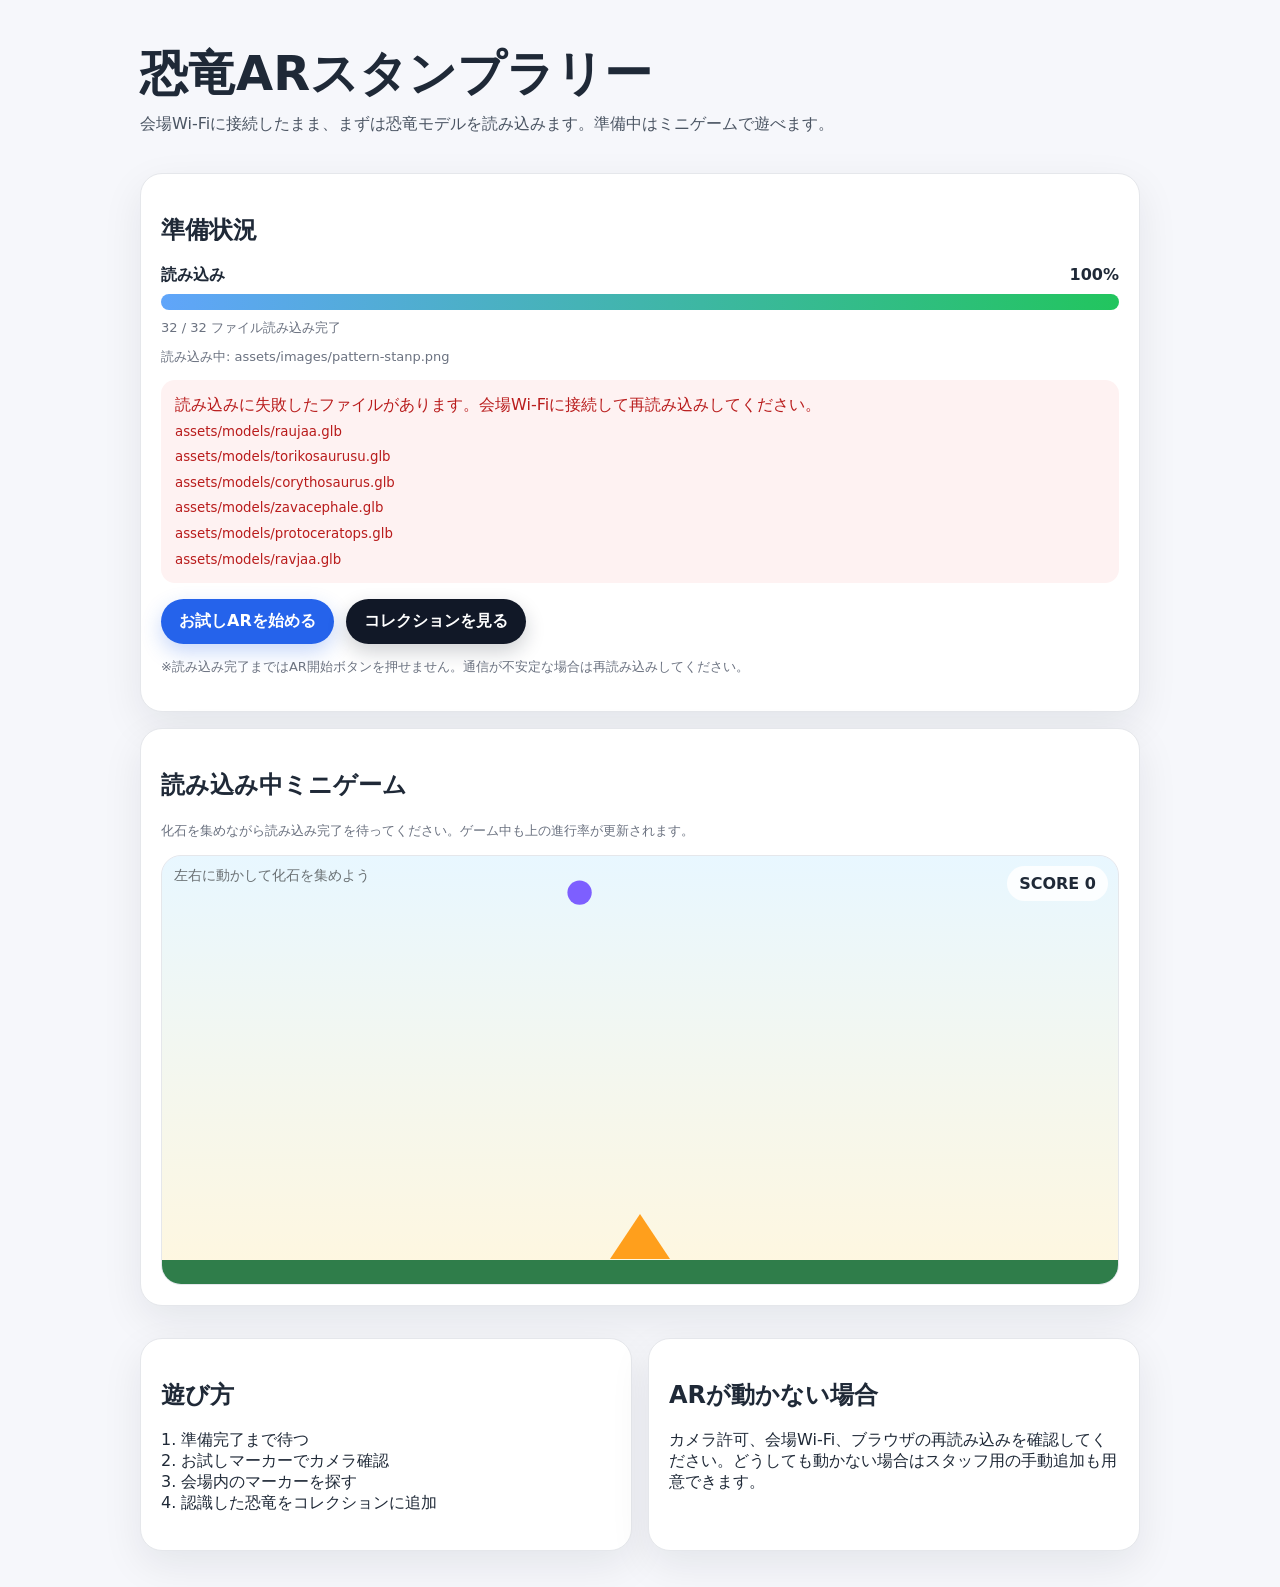
==== index.html @ a5d4b1bd "Initial open campus AR site" ====
<!doctype html>
<html lang="ja">
<head>
  <meta charset="utf-8">
  <meta name="viewport" content="width=device-width, initial-scale=1, viewport-fit=cover">
  <title>恐竜ARスタンプラリー</title>
  <meta name="theme-color" content="#2563eb">
  <link rel="stylesheet" href="css/common.css">
  <script src="js/dinosaurs.js"></script>
  <script defer src="js/preload.js"></script>
  <script defer src="js/game.js"></script>
</head>
<body>
  <main class="page">
    <section class="hero">
      <h1>恐竜ARスタンプラリー</h1>
      <p>会場Wi-Fiに接続したまま、まずは恐竜モデルを読み込みます。準備中はミニゲームで遊べます。</p>
    </section>

    <section class="card">
      <h2>準備状況</h2>
      <div class="progress-box">
        <div class="progress-row"><span>読み込み</span><span data-progress-text>0%</span></div>
        <div class="progress-track"><div class="progress-fill" data-progress-bar></div></div>
        <div class="small" data-progress-count>0 / 0 ファイル読み込み完了</div>
        <div class="small" data-progress-current></div>
      </div>
      <div class="notice" data-preload-result>読み込み中です。会場Wi-Fiから離れないでください。</div>
      <div class="actions">
        <a class="button" data-requires-cache href="ar.html?mode=trial" aria-disabled="true">お試しARを始める</a>
        <a class="button secondary" href="collection.html">コレクションを見る</a>
      </div>
      <p class="small">※読み込み完了まではAR開始ボタンを押せません。通信が不安定な場合は再読み込みしてください。</p>
    </section>

    <section class="card">
      <h2>読み込み中ミニゲーム</h2>
      <p class="small">化石を集めながら読み込み完了を待ってください。ゲーム中も上の進行率が更新されます。</p>
      <div class="game-wrap">
        <canvas id="mini-game-canvas"></canvas>
        <div class="game-hud">SCORE <span data-game-score>0</span></div>
      </div>
    </section>

    <section class="grid">
      <div class="card">
        <h2>遊び方</h2>
        <p>1. 準備完了まで待つ<br>2. お試しマーカーでカメラ確認<br>3. 会場内のマーカーを探す<br>4. 認識した恐竜をコレクションに追加</p>
      </div>
      <div class="card">
        <h2>ARが動かない場合</h2>
        <p>カメラ許可、会場Wi-Fi、ブラウザの再読み込みを確認してください。どうしても動かない場合はスタッフ用の手動追加も用意できます。</p>
      </div>
    </section>
  </main>
</body>
</html>
---- css/common.css ----
* { box-sizing: border-box; }
html, body { margin: 0; min-height: 100%; font-family: system-ui, -apple-system, BlinkMacSystemFont, 'Segoe UI', sans-serif; color: #1f2937; background: #f6f7fb; }
a { color: inherit; }
button, .button { display: inline-flex; align-items: center; justify-content: center; gap: 8px; min-height: 44px; padding: 12px 18px; border-radius: 999px; border: 0; background: #2563eb; color: white; font-weight: 700; text-decoration: none; box-shadow: 0 8px 20px rgba(37,99,235,.25); }
button:disabled, .button.disabled { background: #94a3b8; box-shadow: none; cursor: not-allowed; }
.button.secondary, button.secondary { background: #111827; box-shadow: 0 8px 20px rgba(17,24,39,.2); }
.button.light { background: white; color: #1f2937; border: 1px solid #d1d5db; box-shadow: none; }
.page { width: min(1040px, 100%); margin: 0 auto; padding: 20px; }
.hero { padding: 28px 0 18px; }
.hero h1 { margin: 0 0 10px; font-size: clamp(28px, 7vw, 48px); line-height: 1.08; }
.hero p { margin: 0; color: #4b5563; line-height: 1.8; }
.card { background: white; border: 1px solid #e5e7eb; border-radius: 22px; padding: 20px; box-shadow: 0 14px 40px rgba(15,23,42,.08); margin: 16px 0; }
.grid { display: grid; grid-template-columns: repeat(auto-fit, minmax(240px, 1fr)); gap: 16px; }
.actions { display: flex; flex-wrap: wrap; gap: 12px; align-items: center; margin-top: 16px; }
.notice { padding: 12px 14px; border-radius: 14px; background: #eff6ff; color: #1e40af; line-height: 1.6; margin-top: 12px; }
.notice.success { background: #ecfdf5; color: #047857; }
.notice.danger { background: #fef2f2; color: #b91c1c; }
.progress-box { display: grid; gap: 8px; }
.progress-row { display: flex; justify-content: space-between; gap: 8px; font-weight: 700; }
.progress-track { width: 100%; height: 16px; background: #e5e7eb; border-radius: 999px; overflow: hidden; }
.progress-fill { width: 0%; height: 100%; background: linear-gradient(90deg, #60a5fa, #22c55e); transition: width .25s ease; }
.small { font-size: 13px; color: #6b7280; line-height: 1.6; }
.game-wrap { position: relative; height: min(55vh, 430px); min-height: 260px; border-radius: 20px; overflow: hidden; border: 1px solid #e5e7eb; background: #eef2ff; }
#mini-game-canvas { width: 100%; height: 100%; display: block; touch-action: none; }
.game-hud { position: absolute; top: 10px; right: 10px; padding: 8px 12px; border-radius: 999px; background: rgba(255,255,255,.88); font-weight: 800; }
.loading-float { position: sticky; top: 0; z-index: 10; padding: 10px 0; backdrop-filter: blur(8px); }
.collection-card { display: grid; gap: 12px; }
.collection-card.locked { opacity: .55; filter: grayscale(1); }
.collection-card img { width: 100%; border-radius: 16px; border: 1px solid #e5e7eb; background: #f9fafb; }
.collection-card h3 { margin: 0; }
.collection-card p { margin: 0; color: #4b5563; line-height: 1.7; }
.model-viewer { height: 420px; border-radius: 20px; overflow: hidden; background: #111827; }
.nav { display:flex; gap: 10px; flex-wrap: wrap; margin: 14px 0; }

/* Collection page, modal-style reference layout */
.eyebrow { font-size: 12px; font-weight: 900; letter-spacing: .18em; color: #2563eb; margin-bottom: 8px !important; }
.collection-hero { text-align: center; }
.collection-status { margin-top: 12px !important; font-weight: 700; color: #111827 !important; }
.collection-hero .nav { justify-content: center; }
.collection-grid { display: grid; grid-template-columns: repeat(auto-fill, minmax(150px, 1fr)); gap: 14px; margin-top: 18px; }
.collection-item { background: white; border: 1px solid #e5e7eb; border-radius: 18px; padding: 14px; box-shadow: 0 10px 28px rgba(15,23,42,.08); display: grid; gap: 10px; transition: transform .18s ease, opacity .18s ease; }
.collection-item:active { transform: scale(.97); }
.collection-item.locked { opacity: .55; filter: grayscale(1); }
.collection-thumb-wrap { position: relative; aspect-ratio: 1 / 1; border-radius: 14px; overflow: hidden; background: #f9fafb; border: 1px solid #e5e7eb; }
.collection-thumb-wrap img { width: 100%; height: 100%; object-fit: contain; padding: 8px; }
.stamp-number { position: absolute; top: 8px; left: 8px; background: rgba(17,24,39,.86); color: white; border-radius: 999px; padding: 4px 8px; font-size: 12px; font-weight: 900; }
.collection-item h3 { margin: 0; color: #f97316; font-size: 16px; }
.collection-item p { margin: 0; color: #4b5563; font-size: 13px; line-height: 1.55; }
.collection-item .button { width: 100%; min-height: 40px; padding: 9px 12px; }
.modal { display: none; position: fixed; inset: 0; z-index: 10000; }
.modal.open { display: block; }
.modal-backdrop { position: absolute; inset: 0; background: rgba(0,0,0,.82); }
.modal-card { position: relative; width: min(460px, calc(100vw - 28px)); max-height: calc(100vh - 40px); overflow: auto; margin: 20px auto; background: white; border-radius: 24px; padding: 18px; box-shadow: 0 22px 70px rgba(0,0,0,.35); text-align: center; }
.modal-close { position: absolute; top: 8px; right: 8px; width: 42px; height: 42px; min-height: 42px; padding: 0; border-radius: 50%; background: #f97316; color: white; font-size: 28px; line-height: 1; z-index: 2; box-shadow: 0 8px 20px rgba(249,115,22,.35); }
.modal-model { height: 300px; border-radius: 18px; overflow: hidden; background: #f8fafc; border: 1px solid #e5e7eb; margin-bottom: 12px; }
.modal-model a-scene { width: 100%; height: 100%; }
#modal-title { margin: 10px 0 8px; color: #111827; }
#modal-description { color: #4b5563; line-height: 1.7; text-align: left; }
.modal-card .actions { justify-content: center; }
@media (max-width: 520px) {
  .page { padding: 14px; }
  .collection-grid { grid-template-columns: repeat(2, minmax(0, 1fr)); gap: 12px; }
  .collection-item { padding: 10px; border-radius: 16px; }
  .modal-model { height: 250px; }
}
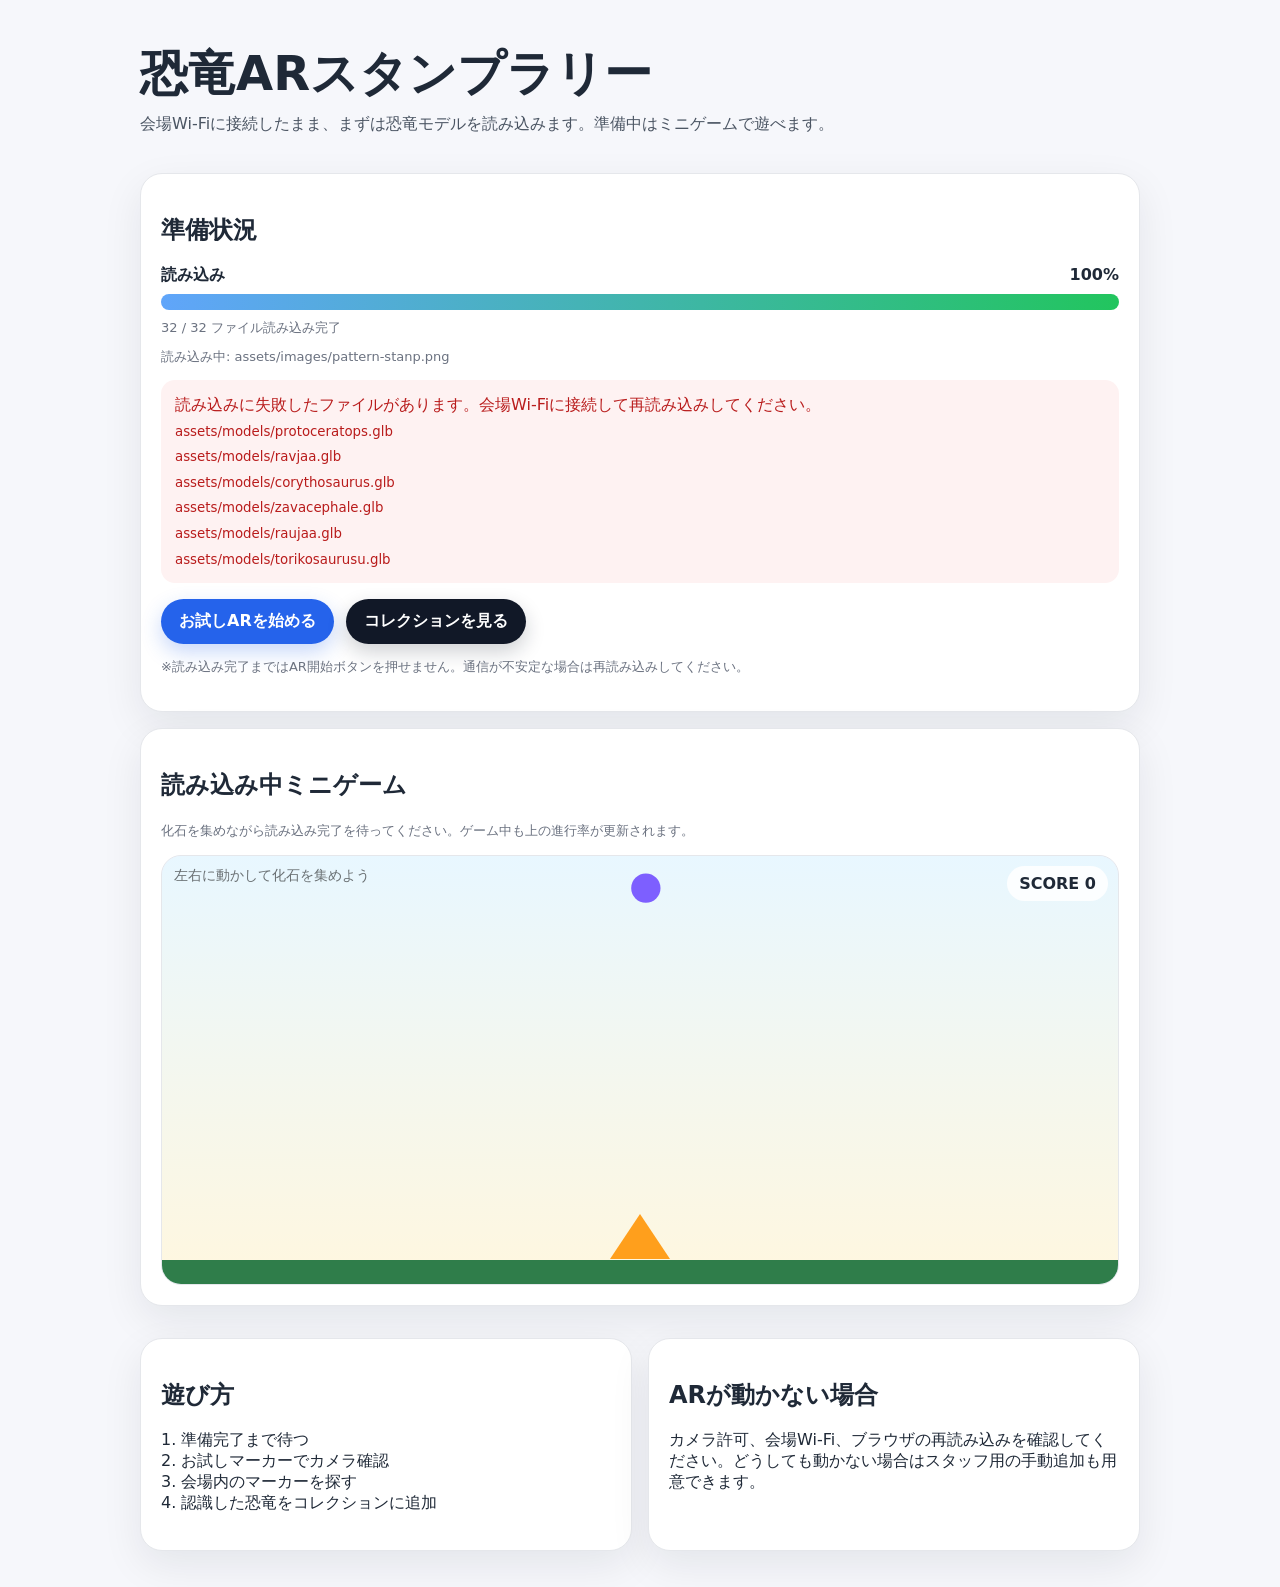
==== commit b521478f: "モデルテスト３" ====
--- a/index.html
+++ b/index.html
@@ -27,7 +27,7 @@
       </div>
       <div class="notice" data-preload-result>読み込み中です。会場Wi-Fiから離れないでください。</div>
       <div class="actions">
-        <a class="button" data-requires-cache href="ar.html?mode=trial" aria-disabled="true">お試しARを始める</a>
+        <a class="button" data-requires-cache href="ar.html?safe=3" aria-disabled="true">お試しARを始める</a>
         <a class="button secondary" href="collection.html">コレクションを見る</a>
       </div>
       <p class="small">※読み込み完了まではAR開始ボタンを押せません。通信が不安定な場合は再読み込みしてください。</p>
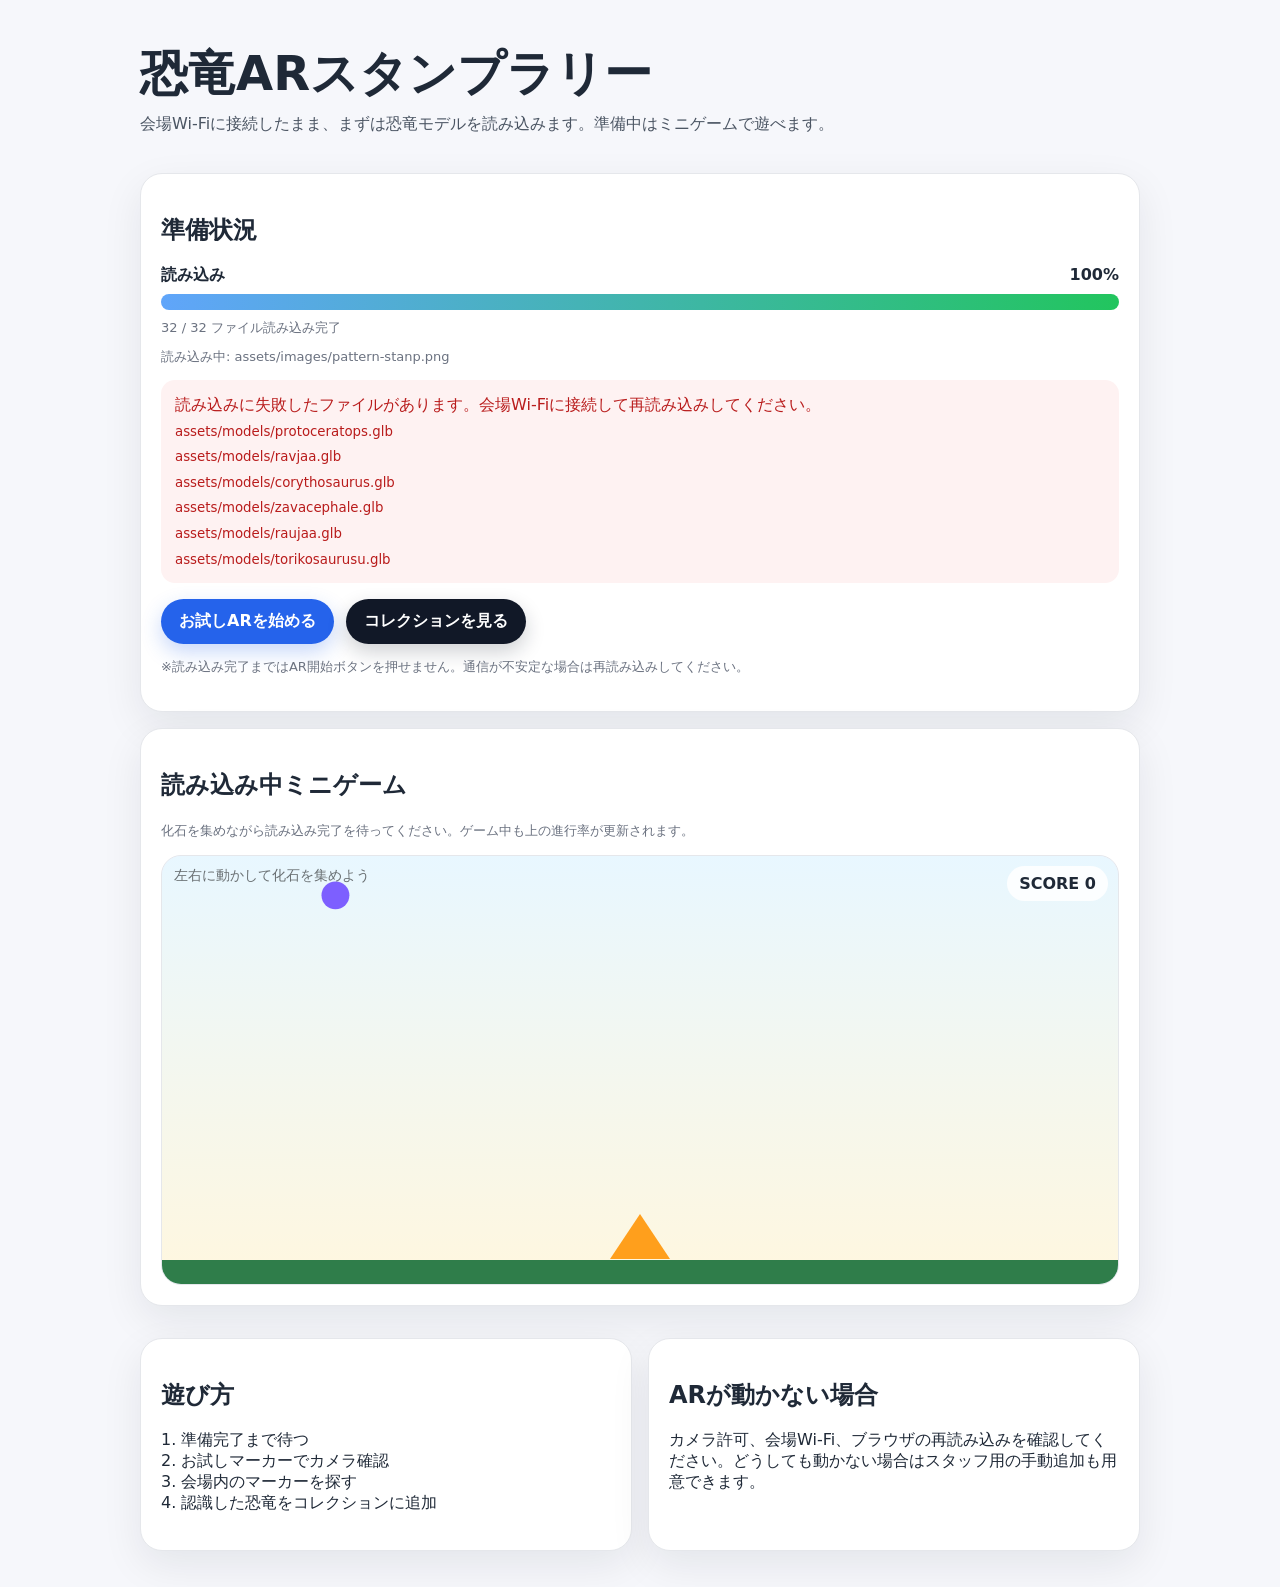
==== commit 949aa889: "モデルテスト４" ====
--- a/index.html
+++ b/index.html
@@ -27,7 +27,7 @@
       </div>
       <div class="notice" data-preload-result>読み込み中です。会場Wi-Fiから離れないでください。</div>
       <div class="actions">
-        <a class="button" data-requires-cache href="ar.html?safe=3" aria-disabled="true">お試しARを始める</a>
+        <a class="button" data-requires-cache href="ar.html?multi=1" aria-disabled="true">お試しARを始める</a>
         <a class="button secondary" href="collection.html">コレクションを見る</a>
       </div>
       <p class="small">※読み込み完了まではAR開始ボタンを押せません。通信が不安定な場合は再読み込みしてください。</p>
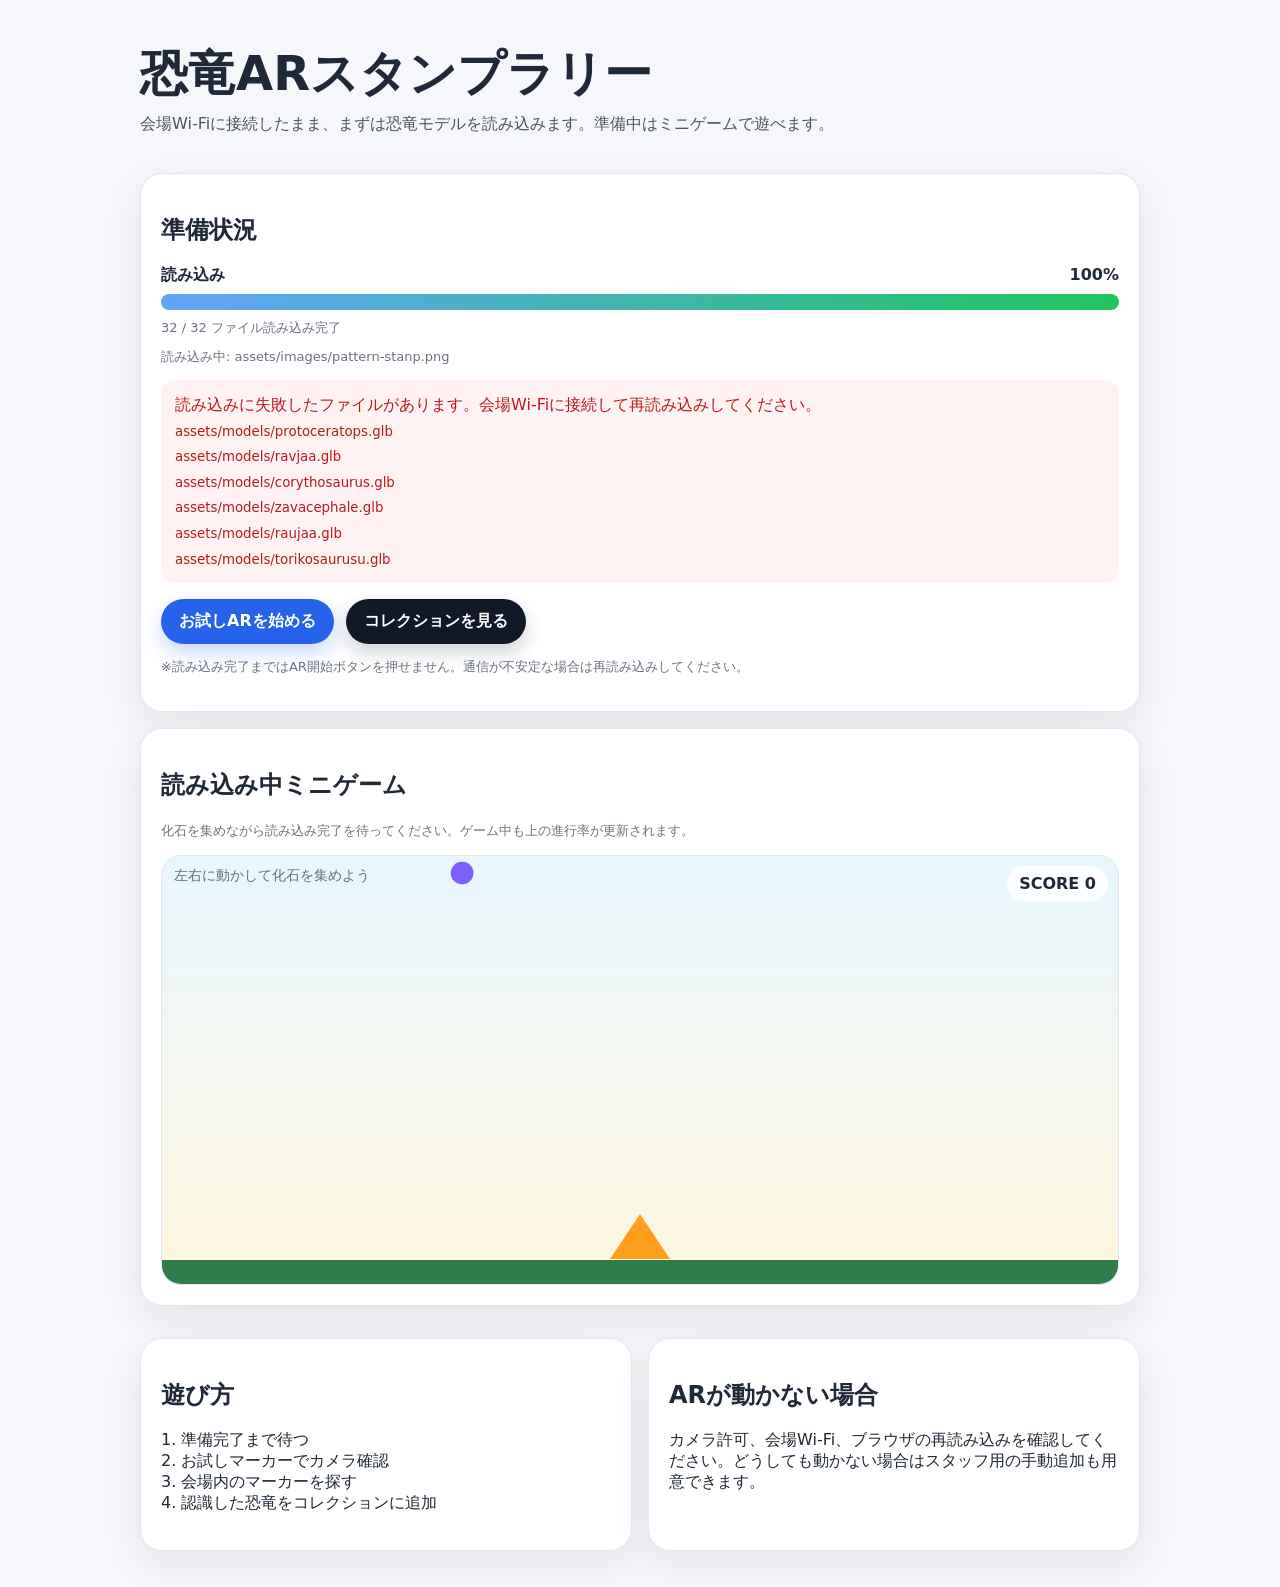
==== commit 8a17ea27: "モデルテスト５" ====
--- a/index.html
+++ b/index.html
@@ -27,7 +27,7 @@
       </div>
       <div class="notice" data-preload-result>読み込み中です。会場Wi-Fiから離れないでください。</div>
       <div class="actions">
-        <a class="button" data-requires-cache href="ar.html?multi=1" aria-disabled="true">お試しARを始める</a>
+        <a class="button" data-requires-cache href="ar.html?allsafe=2" aria-disabled="true">お試しARを始める</a>
         <a class="button secondary" href="collection.html">コレクションを見る</a>
       </div>
       <p class="small">※読み込み完了まではAR開始ボタンを押せません。通信が不安定な場合は再読み込みしてください。</p>
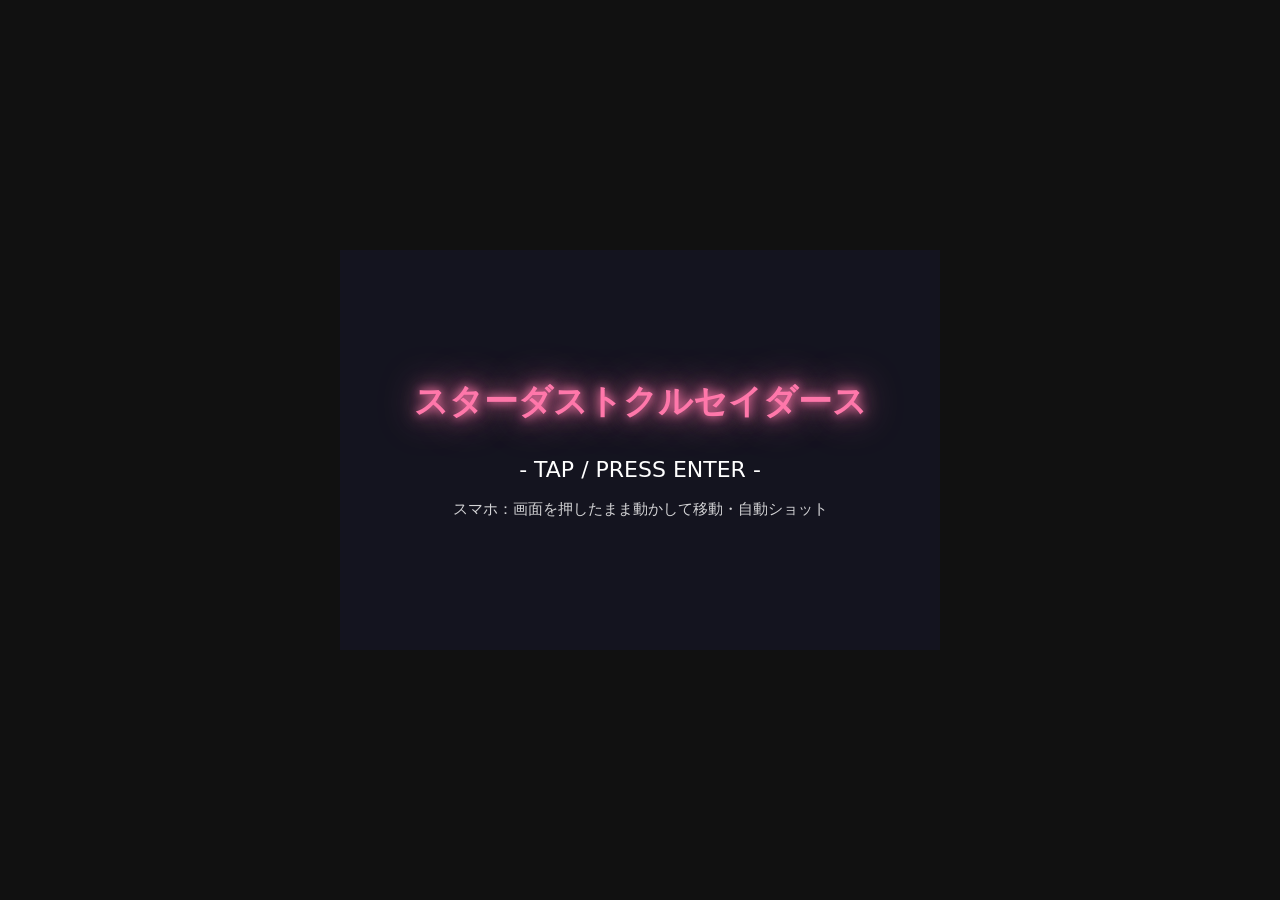
==== commit f49149fb: "ゲームを変更１" ====
--- a/index.html
+++ b/index.html
@@ -1,57 +1,22 @@
-<!doctype html>
+<!DOCTYPE html>
 <html lang="ja">
 <head>
   <meta charset="utf-8">
-  <meta name="viewport" content="width=device-width, initial-scale=1, viewport-fit=cover">
-  <title>恐竜ARスタンプラリー</title>
-  <meta name="theme-color" content="#2563eb">
-  <link rel="stylesheet" href="css/common.css">
-  <script src="js/dinosaurs.js"></script>
-  <script defer src="js/preload.js"></script>
-  <script defer src="js/game.js"></script>
+  <meta name="viewport" content="width=device-width, initial-scale=1.0, maximum-scale=1.0, user-scalable=no">
+  <title>オープンキャンパス待ち時間ゲーム</title>
+  <link rel="stylesheet" href="style.css">
+  <script src="p5.js"></script>
+  <script src="class.js"></script>
+  <script src="sketch.js"></script>
 </head>
 <body>
-  <main class="page">
-    <section class="hero">
-      <h1>恐竜ARスタンプラリー</h1>
-      <p>会場Wi-Fiに接続したまま、まずは恐竜モデルを読み込みます。準備中はミニゲームで遊べます。</p>
-    </section>
-
-    <section class="card">
-      <h2>準備状況</h2>
-      <div class="progress-box">
-        <div class="progress-row"><span>読み込み</span><span data-progress-text>0%</span></div>
-        <div class="progress-track"><div class="progress-fill" data-progress-bar></div></div>
-        <div class="small" data-progress-count>0 / 0 ファイル読み込み完了</div>
-        <div class="small" data-progress-current></div>
-      </div>
-      <div class="notice" data-preload-result>読み込み中です。会場Wi-Fiから離れないでください。</div>
-      <div class="actions">
-        <a class="button" data-requires-cache href="ar.html?allsafe=2" aria-disabled="true">お試しARを始める</a>
-        <a class="button secondary" href="collection.html">コレクションを見る</a>
-      </div>
-      <p class="small">※読み込み完了まではAR開始ボタンを押せません。通信が不安定な場合は再読み込みしてください。</p>
-    </section>
-
-    <section class="card">
-      <h2>読み込み中ミニゲーム</h2>
-      <p class="small">化石を集めながら読み込み完了を待ってください。ゲーム中も上の進行率が更新されます。</p>
-      <div class="game-wrap">
-        <canvas id="mini-game-canvas"></canvas>
-        <div class="game-hud">SCORE <span data-game-score>0</span></div>
-      </div>
-    </section>
-
-    <section class="grid">
-      <div class="card">
-        <h2>遊び方</h2>
-        <p>1. 準備完了まで待つ<br>2. お試しマーカーでカメラ確認<br>3. 会場内のマーカーを探す<br>4. 認識した恐竜をコレクションに追加</p>
-      </div>
-      <div class="card">
-        <h2>ARが動かない場合</h2>
-        <p>カメラ許可、会場Wi-Fi、ブラウザの再読み込みを確認してください。どうしても動かない場合はスタッフ用の手動追加も用意できます。</p>
-      </div>
-    </section>
-  </main>
+  <div id="game-wrap">
+    <div id="game-container"></div>
+    <div id="title-ui">
+      <h1>スターダストクルセイダース</h1>
+      <p class="blink">- TAP / PRESS ENTER -</p>
+      <p class="mobile-help">スマホ：画面を押したまま動かして移動・自動ショット</p>
+    </div>
+  </div>
 </body>
 </html>
--- a/style.css
+++ b/style.css
@@ -0,0 +1,86 @@
+html,
+body {
+  margin: 0;
+  padding: 0;
+  width: 100%;
+  height: 100%;
+  overflow: hidden;
+  background: #111;
+  overscroll-behavior: none;
+  touch-action: none;
+  -webkit-user-select: none;
+  user-select: none;
+}
+
+body {
+  display: flex;
+  justify-content: center;
+  align-items: center;
+  font-family: system-ui, -apple-system, BlinkMacSystemFont, "Segoe UI", sans-serif;
+}
+
+#game-wrap {
+  position: relative;
+  width: min(100vw, 150vh);
+  height: min(100vh, 66.6667vw);
+  max-width: 600px;
+  max-height: 400px;
+  background: #14141f;
+  overflow: hidden;
+}
+
+#game-container,
+#game-container canvas {
+  width: 100% !important;
+  height: 100% !important;
+  display: block;
+}
+
+canvas {
+  image-rendering: auto;
+  touch-action: none;
+}
+
+#title-ui {
+  position: absolute;
+  inset: 0;
+  z-index: 10;
+  display: flex;
+  flex-direction: column;
+  justify-content: center;
+  align-items: center;
+  text-align: center;
+  padding: 18px;
+  box-sizing: border-box;
+  pointer-events: none;
+}
+
+#title-ui h1 {
+  margin: 0;
+  color: #ff77aa;
+  font-size: clamp(22px, 7vw, 34px);
+  line-height: 1.25;
+  text-shadow:
+    0 0 10px #ff77aa,
+    0 0 20px #ff77aa,
+    0 0 40px #ff77aa;
+}
+
+#title-ui .blink {
+  margin: 34px 0 0;
+  color: white;
+  font-size: clamp(16px, 5vw, 22px);
+  animation: blink 1.2s infinite;
+}
+
+#title-ui .mobile-help {
+  margin: 16px 0 0;
+  color: rgba(255, 255, 255, 0.82);
+  font-size: clamp(12px, 3.6vw, 15px);
+  line-height: 1.5;
+}
+
+@keyframes blink {
+  0%, 100% { opacity: 0.3; }
+  50% { opacity: 1; }
+}
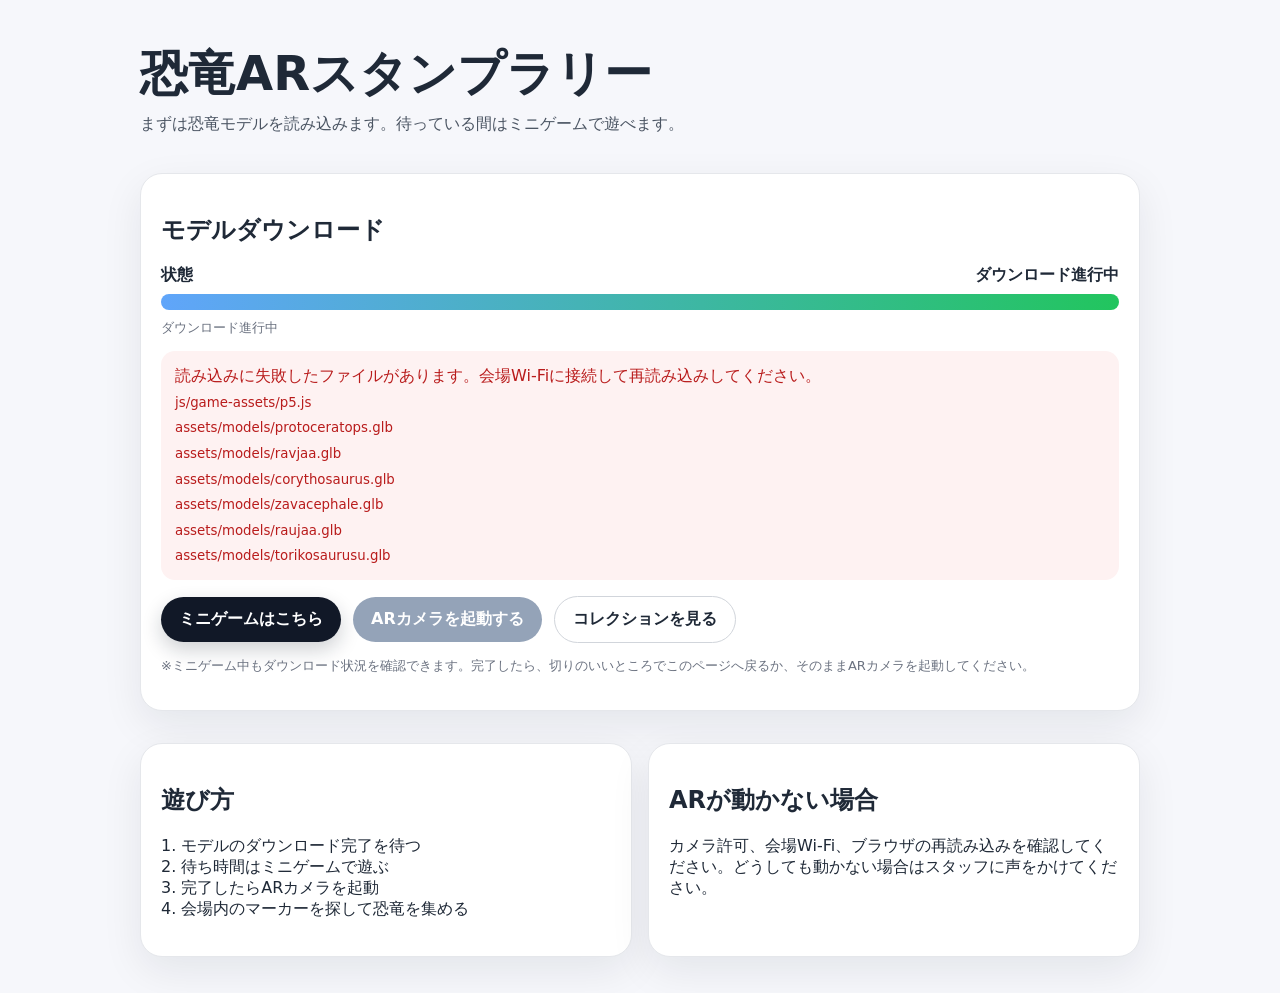
==== commit 61a842bd: "ゲームを変更２" ====
--- a/index.html
+++ b/index.html
@@ -1,22 +1,47 @@
-<!DOCTYPE html>
+<!doctype html>
 <html lang="ja">
 <head>
   <meta charset="utf-8">
-  <meta name="viewport" content="width=device-width, initial-scale=1.0, maximum-scale=1.0, user-scalable=no">
-  <title>オープンキャンパス待ち時間ゲーム</title>
-  <link rel="stylesheet" href="style.css">
-  <script src="p5.js"></script>
-  <script src="class.js"></script>
-  <script src="sketch.js"></script>
+  <meta name="viewport" content="width=device-width, initial-scale=1, viewport-fit=cover">
+  <title>恐竜ARスタンプラリー</title>
+  <meta name="theme-color" content="#2563eb">
+  <link rel="stylesheet" href="css/common.css">
+  <script src="js/dinosaurs.js"></script>
+  <script defer src="js/preload.js"></script>
 </head>
 <body>
-  <div id="game-wrap">
-    <div id="game-container"></div>
-    <div id="title-ui">
-      <h1>スターダストクルセイダース</h1>
-      <p class="blink">- TAP / PRESS ENTER -</p>
-      <p class="mobile-help">スマホ：画面を押したまま動かして移動・自動ショット</p>
-    </div>
-  </div>
+  <main class="page">
+    <section class="hero">
+      <h1>恐竜ARスタンプラリー</h1>
+      <p>まずは恐竜モデルを読み込みます。待っている間はミニゲームで遊べます。</p>
+    </section>
+
+    <section class="card">
+      <h2>モデルダウンロード</h2>
+      <div class="progress-box">
+        <div class="progress-row"><span>状態</span><span data-download-status>ダウンロード進行中</span></div>
+        <div class="progress-track"><div class="progress-fill" data-progress-bar></div></div>
+        <div class="small" data-progress-count>準備中です</div>
+      </div>
+      <div class="notice" data-preload-result>モデルを読み込んでいます。完了後にARカメラを起動できます。</div>
+      <div class="actions">
+        <a class="button secondary" href="game.html">ミニゲームはこちら</a>
+        <a class="button" data-requires-cache href="ar.html?allsafe=2" aria-disabled="true">ARカメラを起動する</a>
+        <a class="button light" href="collection.html">コレクションを見る</a>
+      </div>
+      <p class="small">※ミニゲーム中もダウンロード状況を確認できます。完了したら、切りのいいところでこのページへ戻るか、そのままARカメラを起動してください。</p>
+    </section>
+
+    <section class="grid">
+      <div class="card">
+        <h2>遊び方</h2>
+        <p>1. モデルのダウンロード完了を待つ<br>2. 待ち時間はミニゲームで遊ぶ<br>3. 完了したらARカメラを起動<br>4. 会場内のマーカーを探して恐竜を集める</p>
+      </div>
+      <div class="card">
+        <h2>ARが動かない場合</h2>
+        <p>カメラ許可、会場Wi-Fi、ブラウザの再読み込みを確認してください。どうしても動かない場合はスタッフに声をかけてください。</p>
+      </div>
+    </section>
+  </main>
 </body>
 </html>
--- a/css/common.css
+++ b/css/common.css
@@ -0,0 +1,182 @@
+* { box-sizing: border-box; }
+html, body { margin: 0; min-height: 100%; font-family: system-ui, -apple-system, BlinkMacSystemFont, 'Segoe UI', sans-serif; color: #1f2937; background: #f6f7fb; }
+a { color: inherit; }
+button, .button { display: inline-flex; align-items: center; justify-content: center; gap: 8px; min-height: 44px; padding: 12px 18px; border-radius: 999px; border: 0; background: #2563eb; color: white; font-weight: 700; text-decoration: none; box-shadow: 0 8px 20px rgba(37,99,235,.25); }
+button:disabled, .button.disabled { background: #94a3b8; box-shadow: none; cursor: not-allowed; }
+.button.secondary, button.secondary { background: #111827; box-shadow: 0 8px 20px rgba(17,24,39,.2); }
+.button.light { background: white; color: #1f2937; border: 1px solid #d1d5db; box-shadow: none; }
+.page { width: min(1040px, 100%); margin: 0 auto; padding: 20px; }
+.hero { padding: 28px 0 18px; }
+.hero h1 { margin: 0 0 10px; font-size: clamp(28px, 7vw, 48px); line-height: 1.08; }
+.hero p { margin: 0; color: #4b5563; line-height: 1.8; }
+.card { background: white; border: 1px solid #e5e7eb; border-radius: 22px; padding: 20px; box-shadow: 0 14px 40px rgba(15,23,42,.08); margin: 16px 0; }
+.grid { display: grid; grid-template-columns: repeat(auto-fit, minmax(240px, 1fr)); gap: 16px; }
+.actions { display: flex; flex-wrap: wrap; gap: 12px; align-items: center; margin-top: 16px; }
+.notice { padding: 12px 14px; border-radius: 14px; background: #eff6ff; color: #1e40af; line-height: 1.6; margin-top: 12px; }
+.notice.success { background: #ecfdf5; color: #047857; }
+.notice.danger { background: #fef2f2; color: #b91c1c; }
+.progress-box { display: grid; gap: 8px; }
+.progress-row { display: flex; justify-content: space-between; gap: 8px; font-weight: 700; }
+.progress-track { width: 100%; height: 16px; background: #e5e7eb; border-radius: 999px; overflow: hidden; }
+.progress-fill { width: 0%; height: 100%; background: linear-gradient(90deg, #60a5fa, #22c55e); transition: width .25s ease; }
+.small { font-size: 13px; color: #6b7280; line-height: 1.6; }
+.game-wrap { position: relative; height: min(55vh, 430px); min-height: 260px; border-radius: 20px; overflow: hidden; border: 1px solid #e5e7eb; background: #eef2ff; }
+#mini-game-canvas { width: 100%; height: 100%; display: block; touch-action: none; }
+.game-hud { position: absolute; top: 10px; right: 10px; padding: 8px 12px; border-radius: 999px; background: rgba(255,255,255,.88); font-weight: 800; }
+.loading-float { position: sticky; top: 0; z-index: 10; padding: 10px 0; backdrop-filter: blur(8px); }
+.collection-card { display: grid; gap: 12px; }
+.collection-card.locked { opacity: .55; filter: grayscale(1); }
+.collection-card img { width: 100%; border-radius: 16px; border: 1px solid #e5e7eb; background: #f9fafb; }
+.collection-card h3 { margin: 0; }
+.collection-card p { margin: 0; color: #4b5563; line-height: 1.7; }
+.model-viewer { height: 420px; border-radius: 20px; overflow: hidden; background: #111827; }
+.nav { display:flex; gap: 10px; flex-wrap: wrap; margin: 14px 0; }
+
+/* =========================================================
+   コレクションページ用CSS
+   collection.html のカード一覧・詳細モーダルの見た目をここで調整します。
+   色や余白を変えるだけなら、基本この下の値を変更すればOKです。
+   ========================================================= */
+.eyebrow { font-size: 12px; font-weight: 900; letter-spacing: .18em; color: #2563eb; margin-bottom: 8px !important; }
+.collection-hero { text-align: center; }
+.collection-status { margin-top: 12px !important; font-weight: 700; color: #111827 !important; }
+.collection-hero .nav { justify-content: center; }
+/* 恐竜カードを横並びグリッドで表示するエリア */
+.collection-grid { display: grid; grid-template-columns: repeat(auto-fill, minmax(150px, 1fr)); gap: 14px; margin-top: 18px; }
+/* 恐竜カード1枚分。角丸・影・余白などを調整します。 */
+.collection-item { background: white; border: 1px solid #e5e7eb; border-radius: 18px; padding: 14px; box-shadow: 0 10px 28px rgba(15,23,42,.08); display: grid; gap: 10px; transition: transform .18s ease, opacity .18s ease; }
+.collection-item:active { transform: scale(.97); }
+/* 未収集カードは薄くグレー表示にします。 */
+.collection-item.locked { opacity: .55; filter: grayscale(1); }
+.collection-thumb-wrap { position: relative; aspect-ratio: 1 / 1; border-radius: 14px; overflow: hidden; background: #f9fafb; border: 1px solid #e5e7eb; }
+.collection-thumb-wrap img { width: 100%; height: 100%; object-fit: contain; padding: 8px; }
+.stamp-number { position: absolute; top: 8px; left: 8px; background: rgba(17,24,39,.86); color: white; border-radius: 999px; padding: 4px 8px; font-size: 12px; font-weight: 900; }
+.collection-item h3 { margin: 0; color: #f97316; font-size: 16px; }
+.collection-item p { margin: 0; color: #4b5563; font-size: 13px; line-height: 1.55; }
+.collection-item .button { width: 100%; min-height: 40px; padding: 9px 12px; }
+/* 詳細モーダル全体。openクラスが付くと表示されます。 */
+.modal {
+  /* A-Frameは display:none の中で起動すると、canvasサイズが0になって3Dモデルが見えないことがあります。
+     そのため display:none は使わず、透明＋クリック不可で隠します。 */
+  position: fixed;
+  inset: 0;
+  z-index: 10000;
+  opacity: 0;
+  visibility: hidden;
+  pointer-events: none;
+}
+.modal.open {
+  opacity: 1;
+  visibility: visible;
+  pointer-events: auto;
+}
+.modal-backdrop { position: absolute; inset: 0; background: rgba(0,0,0,.82); }
+/* モーダルの白いカード部分。幅や高さを変えるならここ。 */
+.modal-card { position: relative; width: min(460px, calc(100vw - 28px)); max-height: calc(100vh - 40px); overflow: auto; margin: 20px auto; background: white; border-radius: 24px; padding: 18px; box-shadow: 0 22px 70px rgba(0,0,0,.35); text-align: center; }
+.modal-close { position: absolute; top: 8px; right: 8px; width: 42px; height: 42px; min-height: 42px; padding: 0; border-radius: 50%; background: #f97316; color: white; font-size: 28px; line-height: 1; z-index: 2; box-shadow: 0 8px 20px rgba(249,115,22,.35); }
+/* 3Dモデル表示エリア。モデル表示が狭い場合は height を増やします。 */
+.modal-model { height: 300px; border-radius: 18px; overflow: hidden; background: #f8fafc; border: 1px solid #e5e7eb; margin-bottom: 12px; }
+.modal-model a-scene,
+.modal-model canvas {
+  width: 100% !important;
+  height: 100% !important;
+  display: block;
+}
+#modal-title { margin: 10px 0 8px; color: #111827; }
+#modal-description { color: #4b5563; line-height: 1.7; text-align: left; }
+.modal-card .actions { justify-content: center; }
+/* スマホ幅のときだけ適用される調整です。 */
+@media (max-width: 520px) {
+  .page { padding: 14px; }
+  .collection-grid { grid-template-columns: repeat(2, minmax(0, 1fr)); gap: 12px; }
+  .collection-item { padding: 10px; border-radius: 16px; }
+  .modal-model { height: 250px; }
+}
+
+/* 3Dモデルの横回転操作用。
+   touch-action: none にすると、モデル枠の上で指を動かしたときにページ側のスクロールが邪魔しにくくなります。 */
+#modal-model-wrap {
+  cursor: grab;
+  touch-action: none;
+  user-select: none;
+}
+#modal-model-wrap:active {
+  cursor: grabbing;
+}
+
+/* =========================================================
+   詳細モーダル内 3Dモデルの拡大・縮小ボタン
+   ========================================================= */
+.model-zoom-controls {
+  display: flex;
+  align-items: center;
+  justify-content: center;
+  gap: 10px;
+  margin: -2px 0 12px;
+}
+.model-zoom-controls .button {
+  min-height: 38px;
+  padding: 8px 12px;
+  box-shadow: none;
+  font-size: 14px;
+}
+#model-zoom-label {
+  min-width: 58px;
+  text-align: center;
+  font-weight: 900;
+  color: #111827;
+}
+.modal-model .a-enter-vr,
+.modal-model .a-enter-ar {
+  display: none !important;
+}
+
+/* =========================================================
+   追加修正：コレクション詳細モデルを中央に出し、拡大縮小ボタンを確実に表示
+   ========================================================= */
+.modal-model {
+  height: 330px;
+  background: #f8fafc;
+}
+
+#modal-model-wrap a-scene,
+#modal-model-wrap canvas,
+#modal-model-wrap .a-canvas {
+  width: 100% !important;
+  height: 100% !important;
+  position: relative !important;
+  inset: auto !important;
+  background: transparent !important;
+}
+
+.model-zoom-controls {
+  position: relative;
+  z-index: 5;
+  display: flex !important;
+  align-items: center;
+  justify-content: center;
+  gap: 8px;
+  margin: 8px 0 14px;
+}
+
+.model-zoom-controls .button {
+  min-width: 82px;
+  min-height: 38px;
+  padding: 8px 10px;
+  font-size: 13px;
+}
+
+.model-zoom-controls .zoom-reset {
+  min-width: 64px;
+  padding-inline: 10px;
+}
+
+@media (max-width: 520px) {
+  .modal-model {
+    height: 300px;
+  }
+  .model-zoom-controls .button {
+    min-width: 74px;
+    font-size: 12px;
+  }
+}
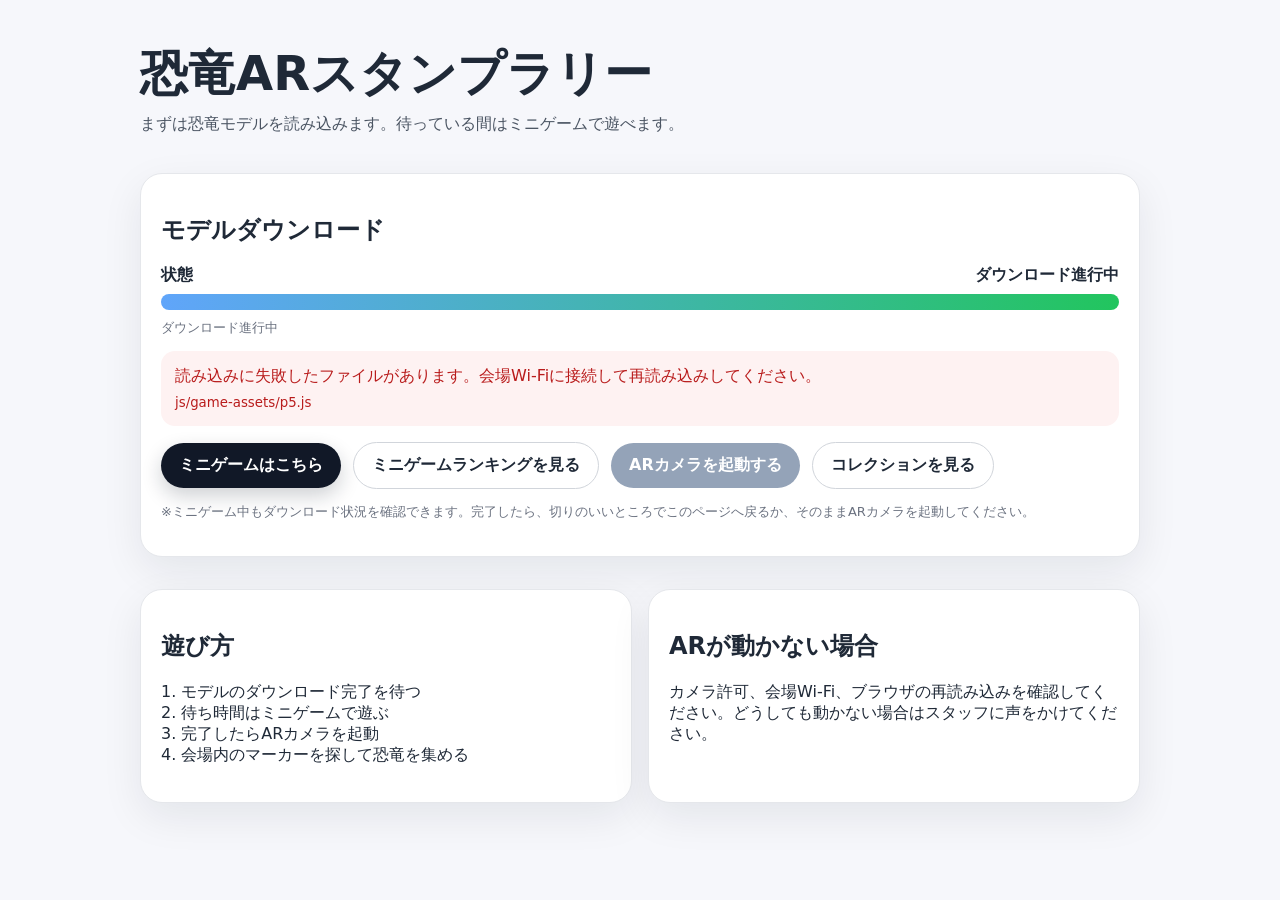
==== commit 288b4035: "ランキングに伴う機能調整" ====
--- a/index.html
+++ b/index.html
@@ -26,6 +26,7 @@
       <div class="notice" data-preload-result>モデルを読み込んでいます。完了後にARカメラを起動できます。</div>
       <div class="actions">
         <a class="button secondary" href="game.html">ミニゲームはこちら</a>
+        <a class="button light" href="ranking.html">ミニゲームランキングを見る</a>
         <a class="button" data-requires-cache href="ar.html?allsafe=2" aria-disabled="true">ARカメラを起動する</a>
         <a class="button light" href="collection.html">コレクションを見る</a>
       </div>
--- a/css/common.css
+++ b/css/common.css
@@ -180,3 +180,57 @@
     font-size: 12px;
   }
 }
+
+/* =========================================================
+   3Dモデル全画面表示用のスタイル
+   ========================================================= */
+
+/* 通常時は全画面解除ボタンを非表示 */
+.fullscreen-close {
+  display: none;
+}
+
+body.model-fullscreen #modal-model-wrap {
+  position: fixed;
+  top: 0;
+  left: 0;
+  width: 100vw;
+  height: 100vh;
+  z-index: 10000;
+  background-color: rgba(0, 0, 0, 0.85); /* 背景を暗くして没入感を出す */
+  margin: 0;
+  padding: 0;
+  border-radius: 0;
+  display: flex;
+  align-items: center;
+  justify-content: center;
+}
+
+body.model-fullscreen .fullscreen-close {
+  position: absolute;
+  top: env(safe-area-inset-top, 20px);
+  right: env(safe-area-inset-right, 20px);
+  width: 44px;
+  height: 44px;
+  font-size: 28px;
+  line-height: 1;
+  background: rgba(255, 255, 255, 0.2);
+  color: #fff;
+  border: 1px solid rgba(255, 255, 255, 0.5);
+  border-radius: 50%;
+  z-index: 10001;
+  cursor: pointer;
+  display: flex; /* ここで表示する */
+  align-items: center;
+  justify-content: center;
+  -webkit-tap-highlight-color: transparent; 
+}
+
+body.model-fullscreen .model-zoom-controls {
+  z-index: 10001;
+  /* 全画面時はズームボタンを固定配置して操作しやすくする */
+  position: fixed;
+  bottom: env(safe-area-inset-bottom, 40px);
+  left: 50%;
+  transform: translateX(-50%);
+}
